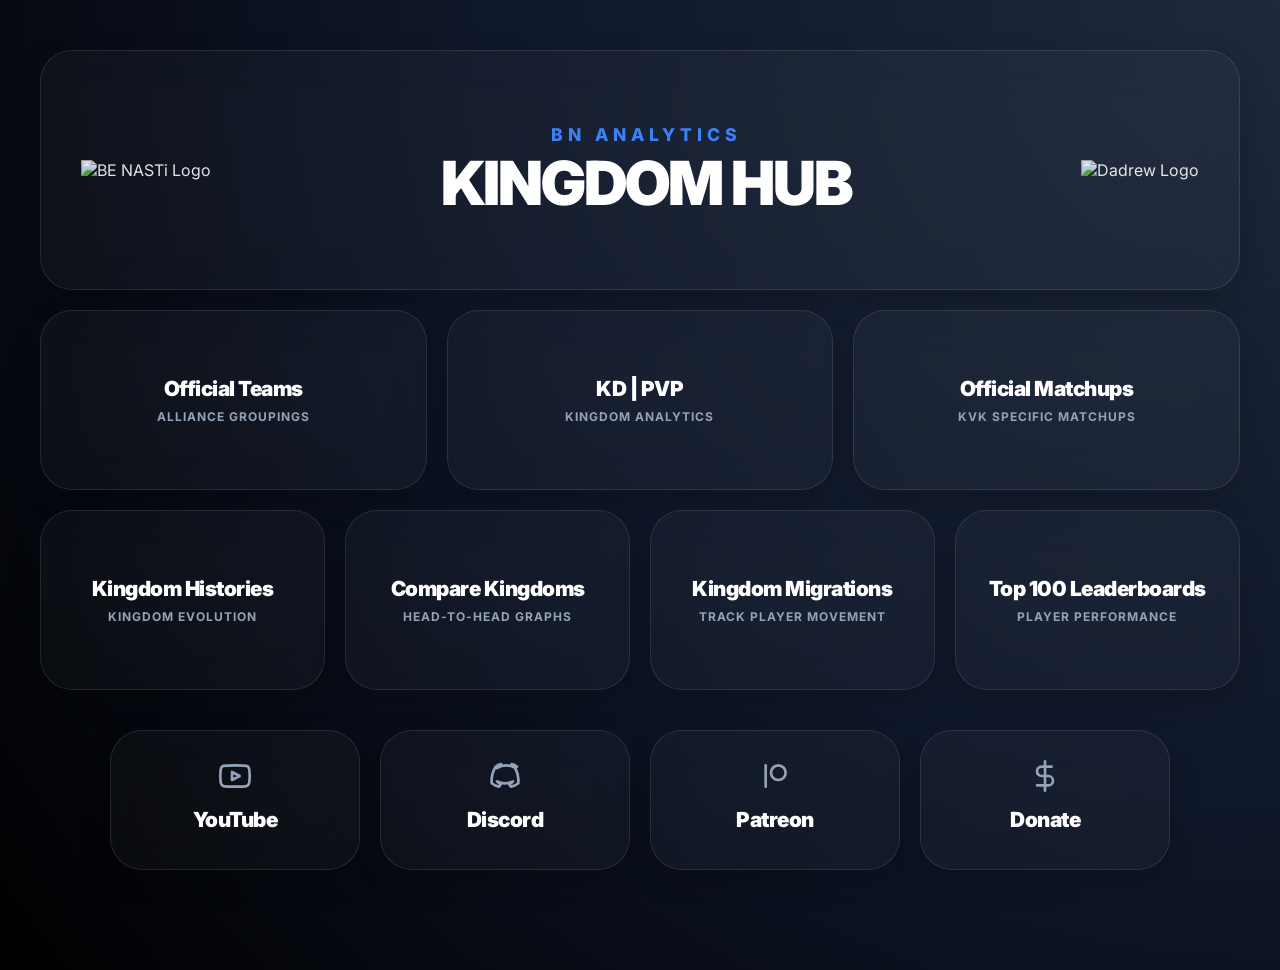
==== index.html @ fed55134 "Add files via upload" ====
<!DOCTYPE html>
<html lang="en">
<head>
    <meta charset="UTF-8">
    <meta name="viewport" content="width=device-width, initial-scale=1.0, maximum-scale=1.0, user-scalable=no">
    <title>BN Analytics | Hub</title>
    
    <!-- CSS Links -->
    <link rel="stylesheet" href="global.css">
    <link rel="stylesheet" href="mobile.css">
    
    <!-- Google Fonts -->
    <link href="https://fonts.googleapis.com/css2?family=Inter:wght@400;600;700;800;900&display=swap" rel="stylesheet">

    <style>
        /* --- BASE STYLES --- */
        body {
            font-family: 'Inter', sans-serif;
            background: var(--bg-gradient);
            color: var(--text);
            margin: 0;
            padding: 50px 20px 100px 20px; 
            min-height: 100vh;
            box-sizing: border-box;
            display: flex;
            flex-direction: column;
            align-items: center;
        }

        /* --- 12-COLUMN BENTO GRID SYSTEM --- */
        .bento-grid {
            display: grid;
            grid-template-columns: repeat(12, 1fr);
            gap: 20px;
            width: 100%;
            max-width: 1200px;
        }

        .bento-card {
            background: var(--glass);
            backdrop-filter: blur(20px);
            -webkit-backdrop-filter: blur(20px);
            border: 1px solid var(--glass-border);
            border-radius: 32px;
            padding: 40px 30px;
            text-decoration: none;
            display: flex;
            flex-direction: column;
            justify-content: center;
            align-items: center; 
            text-align: center;
            transition: all 0.4s cubic-bezier(0.175, 0.885, 0.32, 1.275);
            position: relative;
            overflow: hidden;
            box-shadow: 0 10px 30px rgba(0,0,0,0.2);
            min-height: 180px;
            box-sizing: border-box;
        }

        /* Bento Hover Glow Effect */
        .bento-card::before {
            content: ''; 
            position: absolute; 
            top: 0; 
            left: 0; 
            right: 0; 
            bottom: 0;
            background: radial-gradient(circle at top right, rgba(59, 130, 246, 0.1), transparent 70%);
            opacity: 0; 
            transition: 0.4s; 
            z-index: 0;
        }

        .bento-card:hover {
            transform: translateY(-5px);
            border-color: var(--primary);
            box-shadow: 0 15px 40px rgba(59, 130, 246, 0.15);
        }

        .bento-card:hover::before { 
            opacity: 1; 
        }

        /* Card Text Styling */
        .bento-card h2 { 
            color: white; 
            font-weight: 900; 
            margin: 0 0 8px 0; 
            font-size: 1.3rem; 
            letter-spacing: -0.5px; 
            z-index: 1; 
            position: relative; 
        }
        
        .bento-card p { 
            color: var(--muted); 
            margin: 0; 
            font-size: 0.75rem; 
            font-weight: 700; 
            text-transform: uppercase; 
            letter-spacing: 1px; 
            z-index: 1; 
            position: relative; 
        }

        /* Bento Spanning Rules */
        .span-full { grid-column: span 12; }
        .span-4 { grid-column: span 4; }
        .span-3 { grid-column: span 3; }

        /* ============================================================
           INTEGRATED TITLE BOX (LOGO LEFT - TEXT - LOGO RIGHT)
           ============================================================ */
        
        .card-header { 
            padding: 30px 40px !important; 
            cursor: default; 
            display: flex !important;
            flex-direction: row !important;
            align-items: center !important;
            justify-content: space-between !important;
            overflow: hidden !important;
            min-height: 240px !important;
            gap: 15px;
        }

        /* Logo Constraints */
        .header-logo {
            flex: 0 1 auto; 
            max-height: 180px; 
            width: auto;
            max-width: 25%;
            object-fit: contain;
            opacity: 0.9;
            transition: 0.4s ease;
            z-index: 1;
        }

        /* Middle Text Grouping */
        .title-text-group {
            flex: 1 1 auto; 
            min-width: 0; 
            z-index: 2;
            display: flex;
            flex-direction: column;
            align-items: center;
        }

        .card-header h1 { 
            font-size: clamp(1.6rem, 5vw, 3.8rem); 
            font-weight: 950; 
            margin: 0; 
            text-transform: uppercase; 
            letter-spacing: -2px; 
            color: white; 
            line-height: 1.1;
        }

        .card-header p { 
            color: var(--primary); 
            letter-spacing: 5px; 
            font-size: 1.1rem;
            margin: 0 0 5px 0;
            font-weight: 800;
        }

        /* --- SOCIAL BUTTONS --- */
        .social-row { 
            display: flex; 
            justify-content: center; 
            gap: 20px; 
            margin-top: 20px; 
        }
        
        .card-social { 
            flex: 1; 
            max-width: 250px; 
            min-height: 140px; 
            padding: 25px; 
        }
        
        .card-social svg { 
            width: 32px; 
            height: 32px; 
            margin-bottom: 15px; 
            fill: none; 
            stroke: var(--muted); 
            stroke-width: 2; 
            transition: 0.3s;
            stroke-linecap: round;
            stroke-linejoin: round;
            z-index: 1;
            position: relative;
        }
        
        /* Social Hover States */
        .social-yt:hover { border-color: #ff0000; box-shadow: 0 10px 30px rgba(255, 0, 0, 0.15); }
        .social-yt:hover svg { stroke: #ff0000; }
        
        .social-dc:hover { border-color: #5865F2; box-shadow: 0 10px 30px rgba(88, 101, 242, 0.15); }
        .social-dc:hover svg { stroke: #5865F2; }
        
        .social-pt:hover { border-color: #f96854; box-shadow: 0 10px 30px rgba(249, 104, 84, 0.15); }
        .social-pt:hover svg { stroke: #f96854; }
        
        .social-pp:hover { border-color: #0079C1; box-shadow: 0 10px 30px rgba(0, 121, 193, 0.15); }
        .social-pp:hover svg { stroke: #0079C1; }

        /* ============================================================
           RESPONSIVE OVERRIDES
           ============================================================ */

        /* Standard Mobile View (Portrait) */
        @media (max-width: 850px) {
            body { 
                padding: 30px 15px; 
            }

            .bento-grid {
                grid-template-columns: 1fr !important;
            }

            .span-4, .span-3, .span-full {
                grid-column: span 1 !important;
            }

            .card-header {
                min-height: 150px !important;
                padding: 20px 15px !important;
                gap: 10px !important;
            }

            .header-logo {
                max-height: 65px; 
                max-width: 25%;
            }

            .card-header h1 {
                font-size: clamp(1.3rem, 6vw, 1.8rem) !important;
                letter-spacing: -1px;
            }

            .card-header p {
                font-size: 0.65rem !important;
                letter-spacing: 2px;
            }
        }

        /* Sideways / Short Screen Landscape Fix */
        @media (max-height: 550px) and (orientation: landscape) {
            body {
                padding: 20px 10px !important;
            }

            /* Force 1 column even in landscape to ensure stacked layout */
            .bento-grid {
                grid-template-columns: 1fr !important;
                max-width: 600px;
            }

            .span-4, .span-3, .span-full {
                grid-column: span 1 !important;
            }

            .card-header {
                min-height: 110px !important;
                padding: 10px 20px !important;
            }

            .header-logo {
                max-height: 60px;
            }

            .card-header h1 { 
                font-size: 1.5rem !important; 
            }

            .bento-card {
                min-height: 100px !important;
                padding: 15px !important;
                border-radius: 20px;
            }

            .social-row {
                flex-direction: row;
                flex-wrap: wrap;
            }

            .card-social {
                min-height: 100px !important;
                max-width: none;
                flex: 1 1 40%;
            }
        }
    </style>
</head>
<body>

    <div class="bento-grid">
        
        <!-- TOP BRANDING BOX (Stays at the top, full width) -->
        <div class="bento-card card-header span-full">
            <!-- Left Branding: BE NASTi Guy -->
            <img src="https://raw.githubusercontent.com/Mrtrew97/BN-Website/main/BE%20NASTi%20Guy.png" 
                 alt="BE NASTi Logo" 
                 class="header-logo">
            
            <!-- Title Content -->
            <div class="title-text-group">
                <p>BN ANALYTICS</p>
                <h1>Kingdom Hub</h1>
            </div>

            <!-- Right Branding: Dadrew Logo -->
            <img src="https://raw.githubusercontent.com/Mrtrew97/BN-Website/main/dadrew%20logo.png" 
                 alt="Dadrew Logo" 
                 class="header-logo">
        </div>

        <!-- MAIN NAVIGATION LINKS (Stacked 1 per row on mobile/landscape) -->
        <a href="Teams.html" class="bento-card span-4">
            <h2>Official Teams</h2>
            <p>Alliance Groupings</p>
        </a>

        <a href="KDPVP.html" class="bento-card span-4">
            <h2>KD | PVP</h2>
            <p>Kingdom Analytics</p>
        </a>

        <a href="Matchups.html" class="bento-card span-4">
            <h2>Official Matchups</h2>
            <p>KvK Specific Matchups</p>
        </a>

        <a href="HistoricalPercents.html" class="bento-card span-3">
            <h2>Kingdom Histories</h2>
            <p>Kingdom Evolution</p>
        </a>

        <a href="CompareKingdoms.html" class="bento-card span-3">
            <h2>Compare Kingdoms</h2>
            <p>Head-to-Head Graphs</p>
        </a>

        <a href="KingdomMigrations.html" class="bento-card span-3">
            <h2>Kingdom Migrations</h2>
            <p>Track Player Movement</p>
        </a>

        <a href="PlayerRankings.html" class="bento-card span-3">
            <h2>Top 100 Leaderboards</h2>
            <p>Player Performance</p>
        </a>

        <!-- SOCIAL LINKS ROW -->
        <div class="social-row span-full">
            <a href="https://www.youtube.com/@BOSSNASTi" class="bento-card card-social social-yt" target="_blank">
                <svg viewBox="0 0 24 24">
                    <path d="M22.54 6.42a2.78 2.78 0 0 0-1.94-2C18.88 4 12 4 12 4s-6.88 0-8.6.42a2.78 2.78 0 0 0-1.94 2C1 8.17 1 12 1 12s0 3.83.46 5.58a2.78 2.78 0 0 0 1.94 2C5.12 20 12 20 12 20s6.88 0 8.6-.42a2.78 2.78 0 0 0 1.94-2C23 15.83 23 12 23 12s0-3.83-.46-5.58z"></path>
                    <polygon points="9.75 15.02 15.5 12 9.75 8.98 9.75 15.02"></polygon>
                </svg>
                <h2>YouTube</h2>
            </a>
            
            <a href="https://discord.com/invite/PvwaQfPkaW" class="bento-card card-social social-dc" target="_blank">
                <svg viewBox="0 0 24 24">
                    <path d="M21 5c-1.8-1.5-4-2-4-2l-.5 1c2.5.8 3.5 2 3.5 2-2-1.2-4.5-2-7-2s-5 .8-7 2c0 0 1-1.2 3.5-2l-.5-1s-2.2.5-4 2c-3.5 5.5-3 12.5-3 12.5 2.5 2 5.5 2.5 5.5 2.5l1.5-2c-2-.5-3-2-3-2s.2.2.5.3c1.5.8 3.5 1.2 5.5 1.2s4-.4 5.5-1.2c.3-.1.5-.3.5-.3s-1 1.5-3 2l1.5 2s3-.5 5.5-2.5c0 0 .5-7-3-12.5z"></path>
                </svg>
                <h2>Discord</h2>
            </a>
            
            <a href="https://www.patreon.com/u68144994" class="bento-card card-social social-pt" target="_blank">
                <svg viewBox="0 0 24 24">
                    <circle cx="14.5" cy="9.5" r="5.5"></circle>
                    <line x1="5" y1="4" x2="5" y2="20"></line>
                </svg>
                <h2>Patreon</h2>
            </a>
            
            <a href="https://www.paypal.com/paypalme/bossnasti" class="bento-card card-social social-pp" target="_blank">
                <svg viewBox="0 0 24 24">
                    <line x1="12" y1="1" x2="12" y2="23"></line>
                    <path d="M17 5H9.5a3.5 3.5 0 0 0 0 7h5a3.5 3.5 0 0 1 0 7H6"></path>
                </svg>
                <h2>Donate</h2>
            </a>
        </div>
    </div>

</body>
</html>
---- global.css ----
/* --- SHARED VARIABLES --- */
:root {
    --primary: #3b82f6; 
    --primary-glow: rgba(59, 130, 246, 0.5);
    --bg-gradient: radial-gradient(circle at top right, #1e293b, #0f172a, #000);
    --glass: rgba(255, 255, 255, 0.03);
    --glass-border: rgba(255, 255, 255, 0.1);
    --text: #f8fafc;
    --muted: #94a3b8;
}

/* --- UNIFIED HOME BUTTON --- */
.home-link {
    position: fixed; left: 20px; top: 20px; z-index: 1001;
    background: var(--glass); backdrop-filter: blur(15px);
    border: 1px solid var(--glass-border); color: white;
    padding: 12px 20px; border-radius: 12px;
    text-decoration: none; font-weight: 800; font-size: 0.75rem;
    text-transform: uppercase; transition: 0.3s cubic-bezier(0.4, 0, 0.2, 1);
    box-shadow: 0 4px 15px rgba(0,0,0,0.3);
}
.home-link:hover {
    background: var(--primary);
    border-color: var(--primary);
    transform: translateY(-2px);
    box-shadow: 0 0 20px var(--primary-glow);
}

/* --- UNIFIED ADMIN MODAL --- */
#authModal {
    display:none; position:fixed; inset:0; background:rgba(0,0,0,0.85);
    backdrop-filter: blur(20px); align-items:center; justify-content:center; z-index:2000;
}
.modal-content {
    background: rgba(30, 41, 59, 0.7); border: 1px solid var(--glass-border);
    padding: 40px; border-radius: 30px; width: 340px; text-align: center;
    box-shadow: 0 0 50px rgba(0,0,0,0.5);
}
.modal-content h2 { 
    font-weight: 900; letter-spacing: -1px; margin-top: 0; color: white; 
    text-transform: uppercase; margin-bottom: 25px;
}
.modal-input {
    width: 100%; background: rgba(0,0,0,0.3); border: 1px solid var(--glass-border);
    padding: 14px; border-radius: 12px; color: white; margin-bottom: 12px;
    box-sizing: border-box; outline: none; font-weight: 600;
}
.modal-input:focus { border-color: var(--primary); }

/* --- UNIFIED SORT BAR --- */
.sort-bar, .sort-row {
    display: flex; gap: 10px; flex-wrap: wrap; justify-content: center;
    padding: 20px 0; border-top: 1px solid var(--glass-border);
    margin-top: 20px;
}
.sort-btn {
    background: var(--glass); border: 1px solid var(--glass-border);
    color: var(--muted); padding: 10px 18px; border-radius: 30px;
    font-size: 0.7rem; font-weight: 800; cursor: pointer;
    text-transform: uppercase; transition: 0.3s;
}
.sort-btn:hover { background: rgba(255,255,255,0.08); color: white; }
.sort-btn.active {
    background: var(--primary); color: white; border-color: var(--primary);
    box-shadow: 0 0 15px var(--primary-glow);
}
.search-input:focus {
    border-color: var(--primary);
    box-shadow: 0 0 15px var(--primary-glow);
}
/* --- DROPDOWN & SELECT STYLING --- */
select {
    background-color: #0f172a !important; /* Deep Navy/Black */
    color: #f8fafc !important; /* Bright White Text */
    border: 1px solid var(--glass-border) !important;
    border-radius: 12px;
    padding: 10px 15px;
    cursor: pointer;
    outline: none;
    font-weight: 600;
    transition: all 0.3s ease;
}

/* This targets the actual list that opens up */
select option {
    background-color: #0f172a; /* Dark background for the list */
    color: #ffffff; /* White text for choices */
    padding: 10px;
}

/* Hover effect for the menu */
select:hover {
    border-color: var(--primary) !important;
    background-color: #1e293b !important; /* Slightly lighter slate on hover */
}

/* Focus effect when the menu is open */
select:focus {
    border-color: var(--primary) !important;
    box-shadow: 0 0 15px var(--primary-glow);
}


/* --- REUSABLE PAGE TITLE --- */
.page-title-main {
    font-size: 3.2rem;
    font-weight: 900;
    text-transform: uppercase;
    letter-spacing: -1px;
    background: linear-gradient(to bottom, #ffffff, #94a3b8);
    -webkit-background-clip: text;
    -webkit-text-fill-color: transparent;
    margin: 0;
    text-shadow: 0 0 30px rgba(59, 130, 246, 0.2);
}

/* --- EXPANDABLE TROOP ROW --- */
.troop-row-container {
    max-height: 0;
    overflow: hidden;
    transition: max-height 0.4s cubic-bezier(0.4, 0, 0.2, 1);
    opacity: 0;
}

.troop-row-container.open {
    max-height: 100px;
    opacity: 1;
    margin-top: 5px;
}

.toggle-trigger {
    width: 100%;
    display: flex;
    justify-content: center;
    cursor: pointer;
    padding-top: 5px;
    color: var(--muted);
    transition: 0.3s;
}

.toggle-trigger:hover { color: var(--primary); }

.toggle-trigger svg {
    width: 20px;
    height: 20px;
    transition: transform 0.3s;
}

.toggle-trigger.open svg { transform: rotate(180deg); }
---- mobile.css ----
/* --- BN ANALYTICS LIGHT MOBILE PATCH --- */

@media (max-width: 850px) {
    /* 1. Stack and Center All Headers & Search Bars */
    .header-top-row, 
    .nav-container, 
    .selectors-row, 
    .tools-glass-row, 
    .tools-glass-bar,
    .search-row, 
    .mode-toggle-container,
    .social-row {
        display: flex !important;
        flex-direction: column !important;
        align-items: center !important;
        justify-content: center !important;
        text-align: center !important;
        gap: 15px !important;
    }

    .nav-side-box, .search-center-box, .nav-side-box.right, .search-wrapper {
        width: 100% !important;
        justify-content: center !important;
        display: flex !important;
    }

    /* 2. Responsive Scaling for Titles */
    .page-title-main {
        font-size: 2rem !important;
        text-align: center !important;
        line-height: 1.1;
    }

    /* 3. Button Adjustments */
    .btn, .mode-btn {
        width: 80% !important;
        max-width: 300px;
    }

    /* 4. Natural Table Scrolling */
    /* This allows users to swipe the table without it breaking the layout */
    .table-wrapper {
        overflow-x: auto !important;
        -webkit-overflow-scrolling: touch;
        margin-bottom: 20px;
    }

    table {
        min-width: 1200px !important; /* Forces the table to stay wide so text doesn't wrap */
    }

    /* 5. Card Grids (KDPVP / Migrations) */
    #cardGrid, .podium-container {
        grid-template-columns: 1fr !important;
    }

    /* 6. Bento Grid (Index) */
    .bento-grid {
        grid-template-columns: 1fr !important;
    }
    .span-4, .span-3, .span-full {
        grid-column: span 1 !important;
    }
}

/* --- LANDSCAPE LOGO FIX --- */
/* Balanced look for sideways phones */
@media (max-height: 500px) and (orientation: landscape) {
    .brand-logo {
        width: 120px !important;   /* Increased from 50px to 120px */
        bottom: 15px !important;   /* Slightly off the very edge */
        opacity: 0.5 !important;   /* Increased from 0.15 to 0.5 for visibility */
        z-index: 5 !important;      /* Keep them visible but safe */
        pointer-events: none;      /* Clicks pass through to buttons */
    }

    /* Pull them tighter into the corners to leave the center buttons clear */
    .logo-right {
        right: 15px !important;
    }
    .logo-left {
        left: 15px !important;
    }

    /* Make the Hub buttons slightly more compact sideways so you can see more links at once */
    .bento-card {
        padding: 20px !important;
        min-height: 110px !important;
    }
    
    .card-header {
        padding: 15px 30px !important;
    }

    .card-header h1 {
        font-size: 2rem !important;
    }
}

@media (max-width: 900px) and (orientation: landscape) {
    .bento-grid {
        grid-template-columns: 1fr 1fr !important; /* Show 2 columns instead of 1 when sideways */
    }
}
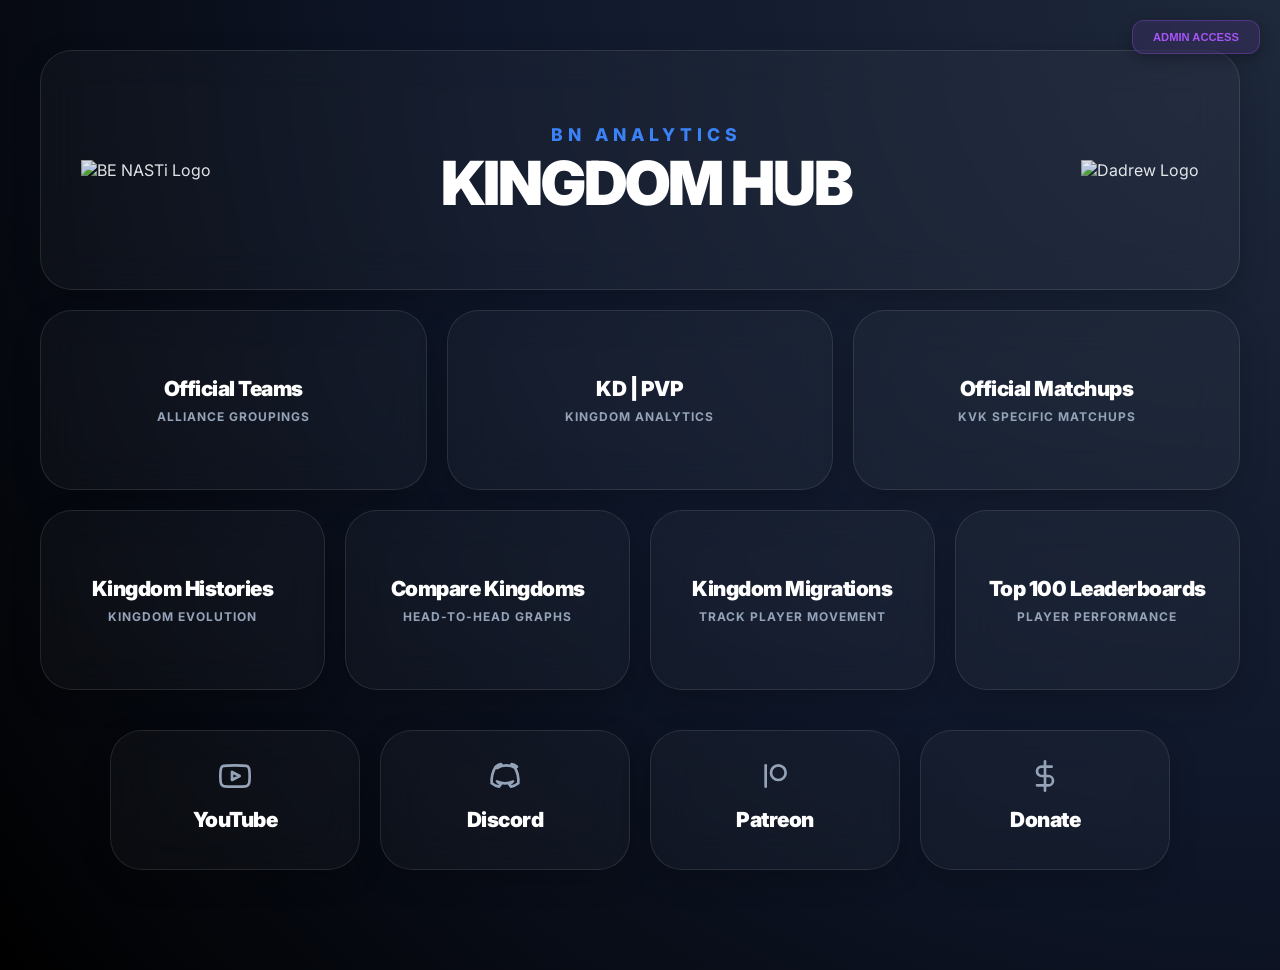
==== commit 5d1f37b0: "Add files via upload" ====
--- a/index.html
+++ b/index.html
@@ -1,6 +1,7 @@
 <!DOCTYPE html>
 <html lang="en">
 <head>
+    <link rel="icon" type="image/png" href="https://raw.githubusercontent.com/Mrtrew97/BN-Website/main/favicon.png">
     <meta charset="UTF-8">
     <meta name="viewport" content="width=device-width, initial-scale=1.0, maximum-scale=1.0, user-scalable=no">
     <title>BN Analytics | Hub</title>
@@ -8,6 +9,9 @@
     <!-- CSS Links -->
     <link rel="stylesheet" href="global.css">
     <link rel="stylesheet" href="mobile.css">
+    
+    <!-- Supabase & Dependencies -->
+    <script src="https://cdn.jsdelivr.net/npm/@supabase/supabase-js@2"></script>
     
     <!-- Google Fonts -->
     <link href="https://fonts.googleapis.com/css2?family=Inter:wght@400;600;700;800;900&display=swap" rel="stylesheet">
@@ -57,14 +61,10 @@
             box-sizing: border-box;
         }
 
-        /* Bento Hover Glow Effect */
         .bento-card::before {
             content: ''; 
             position: absolute; 
-            top: 0; 
-            left: 0; 
-            right: 0; 
-            bottom: 0;
+            top: 0; left: 0; right: 0; bottom: 0;
             background: radial-gradient(circle at top right, rgba(59, 130, 246, 0.1), transparent 70%);
             opacity: 0; 
             transition: 0.4s; 
@@ -76,12 +76,10 @@
             border-color: var(--primary);
             box-shadow: 0 15px 40px rgba(59, 130, 246, 0.15);
         }
-
         .bento-card:hover::before { 
             opacity: 1; 
         }
 
-        /* Card Text Styling */
         .bento-card h2 { 
             color: white; 
             font-weight: 900; 
@@ -103,7 +101,6 @@
             position: relative; 
         }
 
-        /* Bento Spanning Rules */
         .span-full { grid-column: span 12; }
         .span-4 { grid-column: span 4; }
         .span-3 { grid-column: span 3; }
@@ -124,7 +121,6 @@
             gap: 15px;
         }
 
-        /* Logo Constraints */
         .header-logo {
             flex: 0 1 auto; 
             max-height: 180px; 
@@ -136,7 +132,6 @@
             z-index: 1;
         }
 
-        /* Middle Text Grouping */
         .title-text-group {
             flex: 1 1 auto; 
             min-width: 0; 
@@ -162,6 +157,32 @@
             font-size: 1.1rem;
             margin: 0 0 5px 0;
             font-weight: 800;
+        }
+
+        /* --- ADMIN TRIGGER BUTTON --- */
+        .admin-trigger {
+            position: fixed;
+            top: 20px;
+            right: 20px;
+            z-index: 1000;
+            background: rgba(168, 85, 247, 0.1);
+            border: 1px solid rgba(168, 85, 247, 0.3);
+            color: #a855f7;
+            padding: 10px 20px;
+            border-radius: 12px;
+            font-weight: 900;
+            font-size: 0.7rem;
+            text-transform: uppercase;
+            cursor: pointer;
+            backdrop-filter: blur(10px);
+            transition: 0.3s;
+            box-shadow: 0 4px 15px rgba(0,0,0,0.3);
+        }
+
+        .admin-trigger:hover {
+            background: #a855f7;
+            color: white;
+            box-shadow: 0 0 20px rgba(168, 85, 247, 0.4);
         }
 
         /* --- SOCIAL BUTTONS --- */
@@ -193,7 +214,6 @@
             position: relative;
         }
         
-        /* Social Hover States */
         .social-yt:hover { border-color: #ff0000; box-shadow: 0 10px 30px rgba(255, 0, 0, 0.15); }
         .social-yt:hover svg { stroke: #ff0000; }
         
@@ -244,6 +264,15 @@
                 font-size: 0.65rem !important;
                 letter-spacing: 2px;
             }
+
+            .admin-trigger {
+                right: 50%;
+                transform: translateX(50%);
+                top: auto;
+                bottom: 20px;
+                width: 80%;
+                text-align: center;
+            }
         }
 
         /* Sideways / Short Screen Landscape Fix */
@@ -252,10 +281,11 @@
                 padding: 20px 10px !important;
             }
 
-            /* Force 1 column even in landscape to ensure stacked layout */
+            /* Force 1 column even in landscape to ensure Title Box stays full width and buttons stack */
             .bento-grid {
                 grid-template-columns: 1fr !important;
                 max-width: 600px;
+                width: 100%;
             }
 
             .span-4, .span-3, .span-full {
@@ -265,6 +295,7 @@
             .card-header {
                 min-height: 110px !important;
                 padding: 10px 20px !important;
+                width: 100% !important;
             }
 
             .header-logo {
@@ -279,11 +310,13 @@
                 min-height: 100px !important;
                 padding: 15px !important;
                 border-radius: 20px;
+                width: 100%;
             }
 
             .social-row {
                 flex-direction: row;
                 flex-wrap: wrap;
+                width: 100%;
             }
 
             .card-social {
@@ -296,9 +329,12 @@
 </head>
 <body>
 
+    <!-- ADMIN ACCESS BUTTON -->
+    <button class="admin-trigger" onclick="checkAdminStatus()">Admin Access</button>
+
     <div class="bento-grid">
         
-        <!-- TOP BRANDING BOX (Stays at the top, full width) -->
+        <!-- TOP BRANDING BOX -->
         <div class="bento-card card-header span-full">
             <!-- Left Branding: BE NASTi Guy -->
             <img src="https://raw.githubusercontent.com/Mrtrew97/BN-Website/main/BE%20NASTi%20Guy.png" 
@@ -317,7 +353,7 @@
                  class="header-logo">
         </div>
 
-        <!-- MAIN NAVIGATION LINKS (Stacked 1 per row on mobile/landscape) -->
+        <!-- MAIN NAVIGATION LINKS -->
         <a href="Teams.html" class="bento-card span-4">
             <h2>Official Teams</h2>
             <p>Alliance Groupings</p>
@@ -371,7 +407,7 @@
             </a>
             
             <a href="https://www.patreon.com/u68144994" class="bento-card card-social social-pt" target="_blank">
-                <svg viewBox="0 0 24 24">
+                <svg viewBox="0 0 24 24" fill="none" stroke="currentColor" stroke-width="2" stroke-linecap="round" stroke-linejoin="round">
                     <circle cx="14.5" cy="9.5" r="5.5"></circle>
                     <line x1="5" y1="4" x2="5" y2="20"></line>
                 </svg>
@@ -388,5 +424,65 @@
         </div>
     </div>
 
+    <!-- UNIFIED LOGIN MODAL -->
+    <div id="authModal">
+        <div class="modal-content">
+            <h2>Admin Access</h2>
+            <input type="email" id="email" class="modal-input" placeholder="Admin Email">
+            <input type="password" id="pass" class="modal-input" placeholder="Password">
+            <div id="loginError" style="color: #ef4444; font-size: 0.7rem; font-weight: 800; margin-bottom: 15px; display: none;"></div>
+            <button class="sort-btn active" style="width:100%; padding: 15px;" onclick="login()">Authorize Hub</button>
+            <button class="sort-btn" style="width:100%; margin-top:10px; background:transparent;" onclick="toggleModal(false)">Cancel</button>
+        </div>
+    </div>
+
+    <script>
+        // --- SUPABASE CONFIG ---
+        const SUPABASE_URL = "https://rdymqphlkjzvkmtrizqc.supabase.co";
+        const SUPABASE_ANON_KEY = "eyJhbGciOiJIUzI1NiIsInR5cCI6IkpXVCJ9.eyJpc3MiOiJzdXBhYmFzZSIsInJlZiI6InJkeW1xcGhsa2p6dmttdHJpenFjIiwicm9sZSI6ImFub24iLCJpYXQiOjE3NzQyOTk2MTIsImV4cCI6MjA4OTg3NTYxMn0.RG7KkgDihX9nFQ9IR8YEIQ9r8ghTYv4Zf0IyjZ6kOXU";
+        const supabaseClient = supabase.createClient(SUPABASE_URL, SUPABASE_ANON_KEY);
+
+        /**
+         * Checks if a user is already logged in.
+         * Redirects to Admin.html if yes, otherwise opens modal.
+         */
+        async function checkAdminStatus() {
+            const { data: { session } } = await supabaseClient.auth.getSession();
+            if (session) {
+                window.location.href = 'Admin.html';
+            } else {
+                toggleModal(true);
+            }
+        }
+
+        /**
+         * Handles Supabase authentication
+         */
+        async function login() {
+            const email = document.getElementById('email').value;
+            const password = document.getElementById('pass').value;
+            const errorDiv = document.getElementById('loginError');
+
+            const { error } = await supabaseClient.auth.signInWithPassword({ 
+                email: email, 
+                password: password 
+            });
+            
+            if (error) {
+                errorDiv.innerText = error.message;
+                errorDiv.style.display = 'block';
+            } else {
+                window.location.href = 'Admin.html';
+            }
+        }
+
+        /**
+         * Toggles the visibility of the login modal
+         */
+        function toggleModal(show) {
+            document.getElementById('authModal').style.display = show ? 'flex' : 'none';
+        }
+    </script>
+
 </body>
 </html>
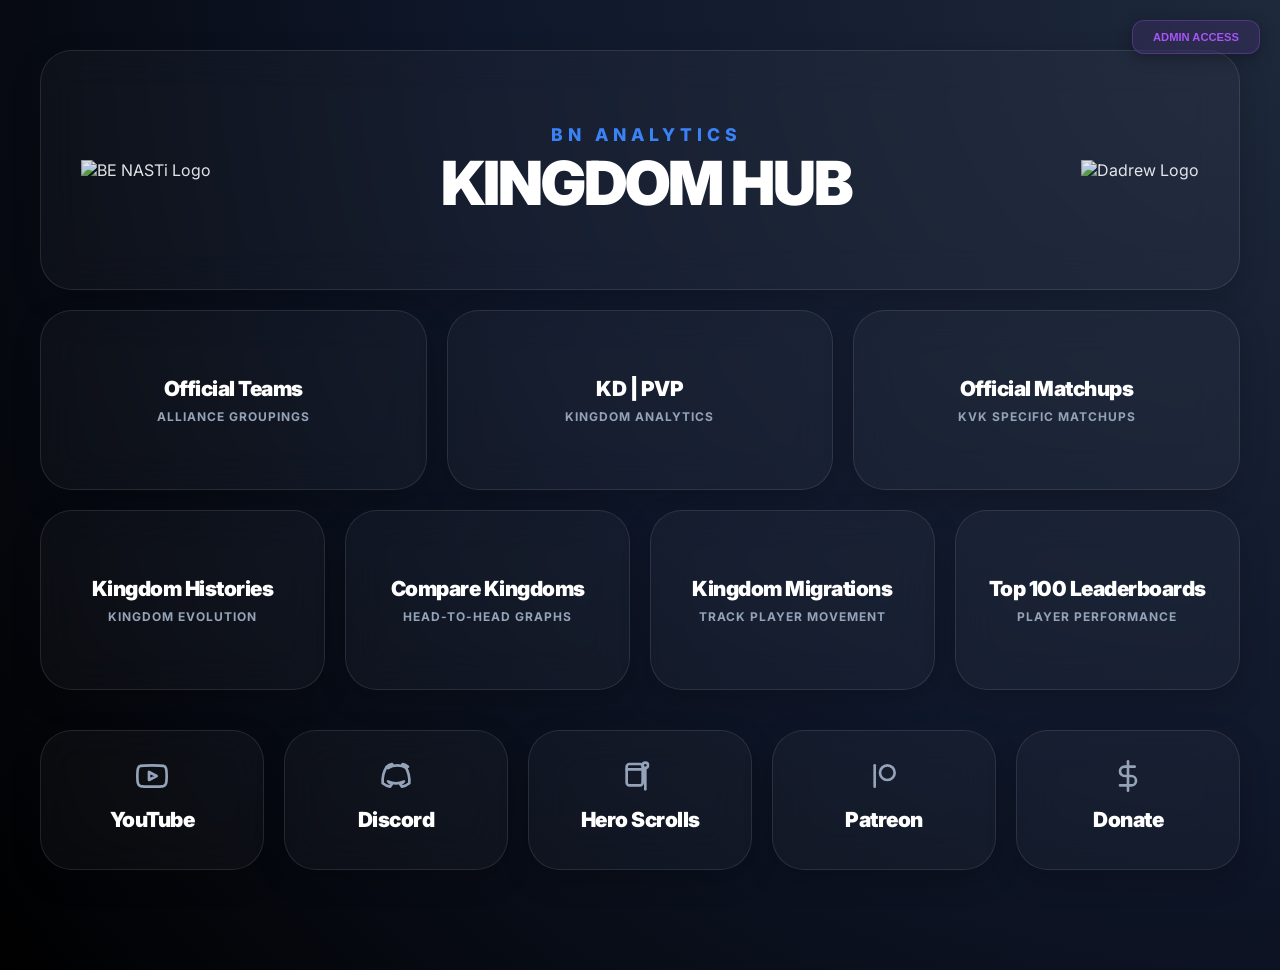
==== commit 6702d76a: "Add Hero Scrolls button and update styles Added a new social button for Hero Scrolls and adjusted st" ====
--- a/index.html
+++ b/index.html
@@ -191,6 +191,7 @@
             justify-content: center; 
             gap: 20px; 
             margin-top: 20px; 
+            width: 100%;
         }
         
         .card-social { 
@@ -220,6 +221,9 @@
         .social-dc:hover { border-color: #5865F2; box-shadow: 0 10px 30px rgba(88, 101, 242, 0.15); }
         .social-dc:hover svg { stroke: #5865F2; }
         
+        .social-hs:hover { border-color: #c084fc; box-shadow: 0 10px 30px rgba(192, 132, 252, 0.15); }
+        .social-hs:hover svg { stroke: #c084fc; }
+
         .social-pt:hover { border-color: #f96854; box-shadow: 0 10px 30px rgba(249, 104, 84, 0.15); }
         .social-pt:hover svg { stroke: #f96854; }
         
@@ -273,6 +277,16 @@
                 width: 80%;
                 text-align: center;
             }
+
+            .social-row {
+                flex-direction: column !important;
+                align-items: center !important;
+            }
+
+            .card-social {
+                max-width: 80% !important;
+                width: 80% !important;
+            }
         }
 
         /* Sideways / Short Screen Landscape Fix */
@@ -281,7 +295,6 @@
                 padding: 20px 10px !important;
             }
 
-            /* Force 1 column even in landscape to ensure Title Box stays full width and buttons stack */
             .bento-grid {
                 grid-template-columns: 1fr !important;
                 max-width: 600px;
@@ -317,12 +330,13 @@
                 flex-direction: row;
                 flex-wrap: wrap;
                 width: 100%;
+                gap: 10px;
             }
 
             .card-social {
                 min-height: 100px !important;
                 max-width: none;
-                flex: 1 1 40%;
+                flex: 1 1 18%; /* Fits all 5 better in landscape */
             }
         }
     </style>
@@ -404,6 +418,19 @@
                     <path d="M21 5c-1.8-1.5-4-2-4-2l-.5 1c2.5.8 3.5 2 3.5 2-2-1.2-4.5-2-7-2s-5 .8-7 2c0 0 1-1.2 3.5-2l-.5-1s-2.2.5-4 2c-3.5 5.5-3 12.5-3 12.5 2.5 2 5.5 2.5 5.5 2.5l1.5-2c-2-.5-3-2-3-2s.2.2.5.3c1.5.8 3.5 1.2 5.5 1.2s4-.4 5.5-1.2c.3-.1.5-.3.5-.3s-1 1.5-3 2l1.5 2s3-.5 5.5-2.5c0 0 .5-7-3-12.5z"></path>
                 </svg>
                 <h2>Discord</h2>
+            </a>
+
+            <!-- NEW HERO SCROLLS BUTTON -->
+            <a href="https://discord.com/invite/heroscrolls" class="bento-card card-social social-hs" target="_blank">
+                <svg viewBox="0 0 24 24">
+                    <!-- Mage Staff -->
+                    <path d="M16 22L16 6"></path>
+                    <circle cx="16" cy="4" r="2"></circle>
+                    <!-- Scroll -->
+                    <path d="M4 19h8c1 0 2-1 2-2V5c0-1-1-2-2-2H4c-1 0-2 1-2 2v12c0 1 1 2 2 2z"></path>
+                    <path d="M2 7h12"></path>
+                </svg>
+                <h2>Hero Scrolls</h2>
             </a>
             
             <a href="https://www.patreon.com/u68144994" class="bento-card card-social social-pt" target="_blank">
@@ -485,4 +512,4 @@
     </script>
 
 </body>
-</html>+</html>
--- a/global.css
+++ b/global.css
@@ -147,3 +147,81 @@
 }
 
 .toggle-trigger.open svg { transform: rotate(180deg); }
+
+/* This makes the container a scrollable window */
+.table-wrapper {
+    width: 100%;
+    overflow-x: auto;
+    overflow-y: hidden;
+    /* This makes scrolling smooth on iPhones */
+    -webkit-overflow-scrolling: touch; 
+    margin-bottom: 20px;
+    border-radius: 15px; /* Matches your card style */
+}
+
+/* This prevents the table from shrinking too small to read */
+table {
+    min-width: 800px; /* Adjust this based on how much data you have */
+    border-collapse: collapse;
+}
+
+
+/* --- STICKY COLUMN LOGIC --- */
+
+/* Kingdom ID Column (The first one) */
+.sticky-col-kd {
+    position: sticky !important;
+    left: 0;
+    z-index: 20; /* High enough to stay above normal rows */
+    background: #0f172a !important; /* Must be solid color, not transparent */
+    width: 80px; /* Fixed width ensures the next column lines up */
+    min-width: 80px;
+}
+/* --- CLEAN STICKY COLUMNS --- */
+
+/* 1. The Kingdom ID Column */
+.sticky-col-kd {
+    position: sticky !important;
+    left: 0;
+    z-index: 30; 
+    background-color: #0f172a !important; /* Solid dark color to hide sliding numbers */
+    width: 70px;
+    min-width: 70px;
+    border-right: 1px solid var(--glass-border) !important;
+}
+
+/* 2. The Alliance Column */
+.sticky-col-ally {
+    position: sticky !important;
+    left: 70px; /* Must match width of KD column */
+    z-index: 30;
+    background-color: #0f172a !important; /* Solid dark color */
+    width: 180px;
+    min-width: 180px;
+    border-right: 1px solid var(--primary) !important; /* A thin divider line */
+    text-align: left !important;
+    padding-left: 10px !important;
+}
+
+/* 3. Ensure Headers stay on top */
+th.sticky-col-kd, th.sticky-col-ally {
+    z-index: 31;
+    background-color: #1e293b !important; /* Slightly lighter for the header row */
+}
+
+/* 4. Fix the "Look": Remove any weird blue highlights or default borders */
+.sticky-col-kd, .sticky-col-ally {
+    box-shadow: none !important;
+    outline: none !important;
+}
+
+/* 5. The "Labels" for Total A/B in special rows */
+.sticky-special-label {
+    position: sticky !important;
+    left: 0;
+    z-index: 30;
+    background-color: inherit; /* Inherit the row's special color (purple/blue) */
+    text-align: left !important;
+    padding-left: 15px !important;
+    font-weight: 900;
+}
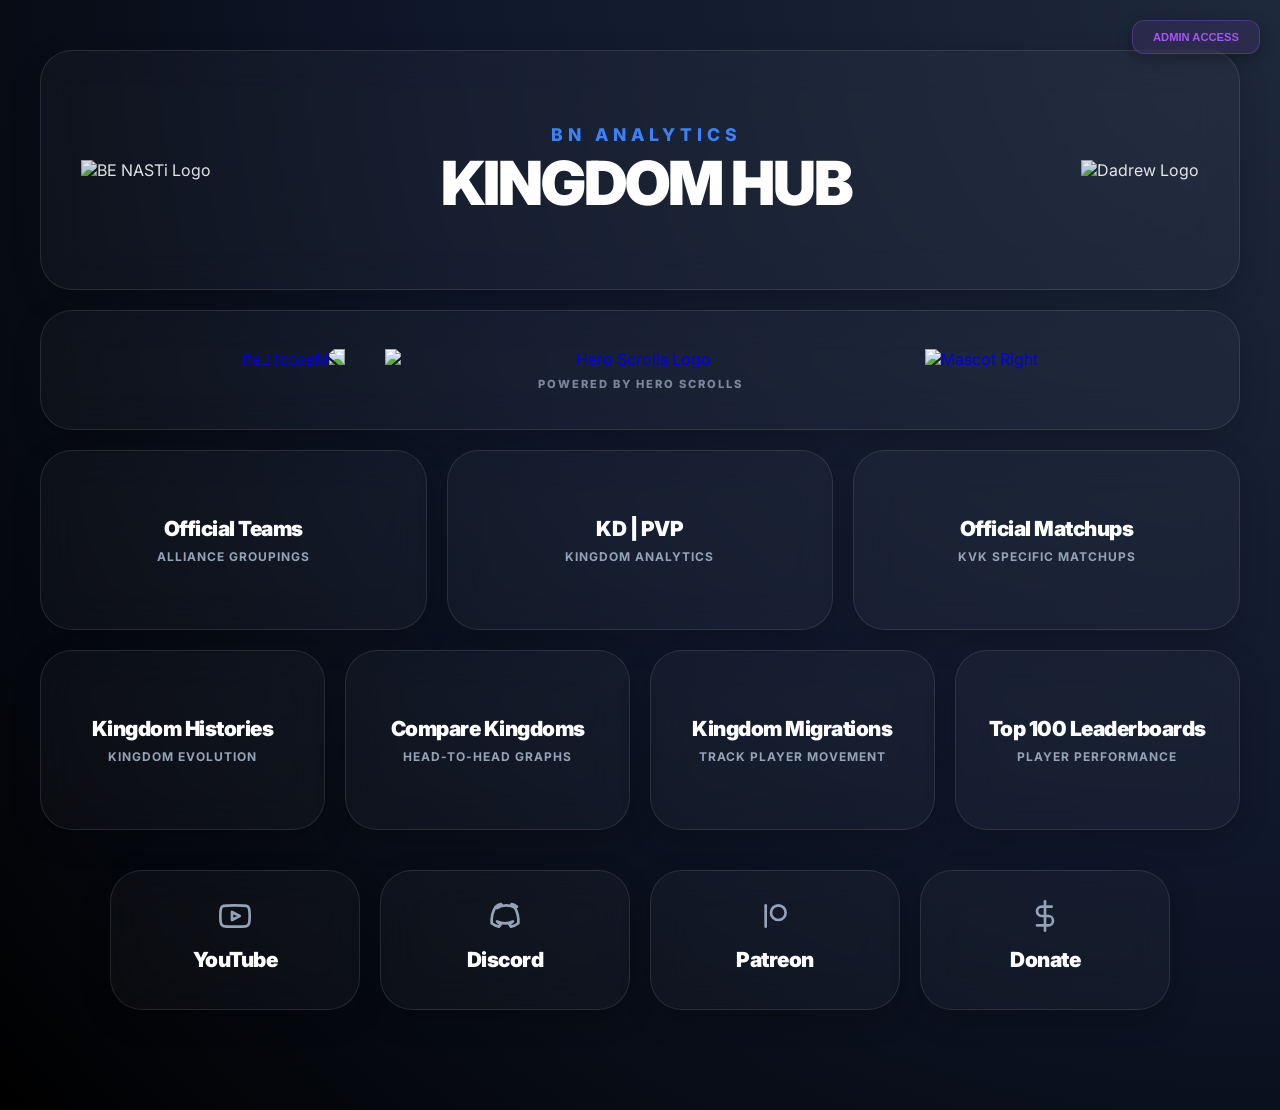
==== commit ca5c875a: "Implement hero scrolls banner with styles Added styles and HTML structure for a hero banner section." ====
--- a/index.html
+++ b/index.html
@@ -159,6 +159,52 @@
             font-weight: 800;
         }
 
+        /* --- HERO SCROLLS BANNER STYLES --- */
+        .hs-banner {
+            min-height: 120px !important;
+            padding: 15px 40px !important;
+            display: flex;
+            flex-direction: column;
+            justify-content: center;
+            align-items: center;
+        }
+
+        .hs-banner-content {
+            display: flex;
+            align-items: center;
+            justify-content: center;
+            gap: 40px;
+            width: 100%;
+        }
+
+        .hs-logo {
+            flex: 1; 
+            max-height: 130px;
+            width: auto;
+            max-width: 500px;
+            object-fit: contain;
+        }
+
+        .hs-mascot {
+            max-height: 140px;
+            width: auto;
+            flex: 0 0 auto;
+        }
+
+        .hs-mascot-left {
+            transform: scaleX(-1);
+        }
+
+        .hs-powered-text {
+            color: var(--muted) !important;
+            font-weight: 800 !important;
+            letter-spacing: 2px !important;
+            font-size: 0.7rem !important;
+            margin-top: 8px !important;
+            text-transform: uppercase;
+            opacity: 0.8;
+        }
+
         /* --- ADMIN TRIGGER BUTTON --- */
         .admin-trigger {
             position: fixed;
@@ -221,9 +267,6 @@
         .social-dc:hover { border-color: #5865F2; box-shadow: 0 10px 30px rgba(88, 101, 242, 0.15); }
         .social-dc:hover svg { stroke: #5865F2; }
         
-        .social-hs:hover { border-color: #c084fc; box-shadow: 0 10px 30px rgba(192, 132, 252, 0.15); }
-        .social-hs:hover svg { stroke: #c084fc; }
-
         .social-pt:hover { border-color: #f96854; box-shadow: 0 10px 30px rgba(249, 104, 84, 0.15); }
         .social-pt:hover svg { stroke: #f96854; }
         
@@ -234,7 +277,6 @@
            RESPONSIVE OVERRIDES
            ============================================================ */
 
-        /* Standard Mobile View (Portrait) */
         @media (max-width: 850px) {
             body { 
                 padding: 30px 15px; 
@@ -268,6 +310,12 @@
                 font-size: 0.65rem !important;
                 letter-spacing: 2px;
             }
+
+            /* Mobile Banner Overrides */
+            .hs-banner { min-height: 100px !important; padding: 15px !important; }
+            .hs-mascot { max-height: 50px; }
+            .hs-logo { max-height: 60px; }
+            .hs-banner-content { gap: 15px; }
 
             .admin-trigger {
                 right: 50%;
@@ -336,7 +384,7 @@
             .card-social {
                 min-height: 100px !important;
                 max-width: none;
-                flex: 1 1 18%; /* Fits all 5 better in landscape */
+                flex: 1 1 18%; 
             }
         }
     </style>
@@ -350,22 +398,27 @@
         
         <!-- TOP BRANDING BOX -->
         <div class="bento-card card-header span-full">
-            <!-- Left Branding: BE NASTi Guy -->
             <img src="https://raw.githubusercontent.com/Mrtrew97/BN-Website/main/BE%20NASTi%20Guy.png" 
                  alt="BE NASTi Logo" 
                  class="header-logo">
-            
-            <!-- Title Content -->
             <div class="title-text-group">
                 <p>BN ANALYTICS</p>
                 <h1>Kingdom Hub</h1>
             </div>
-
-            <!-- Right Branding: Dadrew Logo -->
             <img src="https://raw.githubusercontent.com/Mrtrew97/BN-Website/main/dadrew%20logo.png" 
                  alt="Dadrew Logo" 
                  class="header-logo">
         </div>
+
+        <!-- HERO SCROLLS BANNER -->
+        <a href="https://discord.com/invite/heroscrolls" target="_blank" class="bento-card hs-banner span-full">
+            <div class="hs-banner-content">
+                <img src="https://raw.githubusercontent.com/Mrtrew97/BN-Website/main/hs%20masscot.gif" class="hs-mascot hs-mascot-left" alt="Mascot Left">
+                <img src="https://raw.githubusercontent.com/Mrtrew97/BN-Website/refs/heads/main/hs%20logo.png" class="hs-logo" alt="Hero Scrolls Logo">
+                <img src="https://raw.githubusercontent.com/Mrtrew97/BN-Website/main/hs%20masscot.gif" class="hs-mascot" alt="Mascot Right">
+            </div>
+            <p class="hs-powered-text">Powered by Hero Scrolls</p>
+        </a>
 
         <!-- MAIN NAVIGATION LINKS -->
         <a href="Teams.html" class="bento-card span-4">
@@ -420,19 +473,6 @@
                 <h2>Discord</h2>
             </a>
 
-            <!-- NEW HERO SCROLLS BUTTON -->
-            <a href="https://discord.com/invite/heroscrolls" class="bento-card card-social social-hs" target="_blank">
-                <svg viewBox="0 0 24 24">
-                    <!-- Mage Staff -->
-                    <path d="M16 22L16 6"></path>
-                    <circle cx="16" cy="4" r="2"></circle>
-                    <!-- Scroll -->
-                    <path d="M4 19h8c1 0 2-1 2-2V5c0-1-1-2-2-2H4c-1 0-2 1-2 2v12c0 1 1 2 2 2z"></path>
-                    <path d="M2 7h12"></path>
-                </svg>
-                <h2>Hero Scrolls</h2>
-            </a>
-            
             <a href="https://www.patreon.com/u68144994" class="bento-card card-social social-pt" target="_blank">
                 <svg viewBox="0 0 24 24" fill="none" stroke="currentColor" stroke-width="2" stroke-linecap="round" stroke-linejoin="round">
                     <circle cx="14.5" cy="9.5" r="5.5"></circle>
@@ -464,15 +504,10 @@
     </div>
 
     <script>
-        // --- SUPABASE CONFIG ---
         const SUPABASE_URL = "https://rdymqphlkjzvkmtrizqc.supabase.co";
         const SUPABASE_ANON_KEY = "eyJhbGciOiJIUzI1NiIsInR5cCI6IkpXVCJ9.eyJpc3MiOiJzdXBhYmFzZSIsInJlZiI6InJkeW1xcGhsa2p6dmttdHJpenFjIiwicm9sZSI6ImFub24iLCJpYXQiOjE3NzQyOTk2MTIsImV4cCI6MjA4OTg3NTYxMn0.RG7KkgDihX9nFQ9IR8YEIQ9r8ghTYv4Zf0IyjZ6kOXU";
         const supabaseClient = supabase.createClient(SUPABASE_URL, SUPABASE_ANON_KEY);
 
-        /**
-         * Checks if a user is already logged in.
-         * Redirects to Admin.html if yes, otherwise opens modal.
-         */
         async function checkAdminStatus() {
             const { data: { session } } = await supabaseClient.auth.getSession();
             if (session) {
@@ -482,9 +517,6 @@
             }
         }
 
-        /**
-         * Handles Supabase authentication
-         */
         async function login() {
             const email = document.getElementById('email').value;
             const password = document.getElementById('pass').value;
@@ -503,9 +535,6 @@
             }
         }
 
-        /**
-         * Toggles the visibility of the login modal
-         */
         function toggleModal(show) {
             document.getElementById('authModal').style.display = show ? 'flex' : 'none';
         }
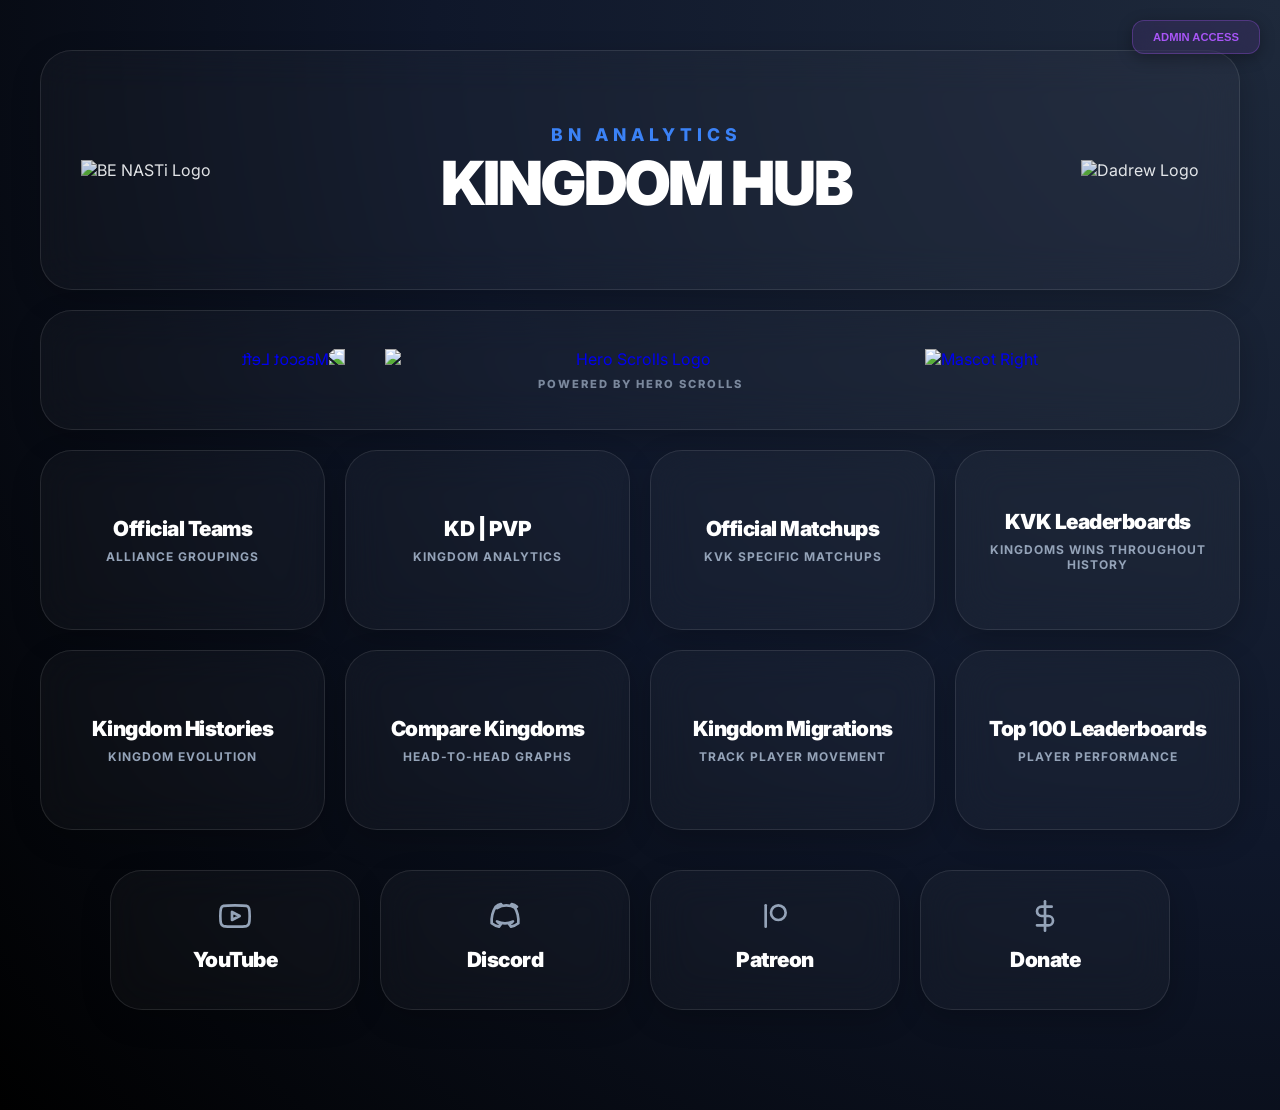
==== commit 86ec7485: "Add files via upload" ====
--- a/index.html
+++ b/index.html
@@ -420,22 +420,28 @@
             <p class="hs-powered-text">Powered by Hero Scrolls</p>
         </a>
 
-        <!-- MAIN NAVIGATION LINKS -->
-        <a href="Teams.html" class="bento-card span-4">
+        <!-- ROW 1 (TOP) -->
+        <a href="Teams.html" class="bento-card span-3">
             <h2>Official Teams</h2>
             <p>Alliance Groupings</p>
         </a>
 
-        <a href="KDPVP.html" class="bento-card span-4">
+        <a href="KDPVP.html" class="bento-card span-3">
             <h2>KD | PVP</h2>
             <p>Kingdom Analytics</p>
         </a>
 
-        <a href="Matchups.html" class="bento-card span-4">
+        <a href="Matchups.html" class="bento-card span-3">
             <h2>Official Matchups</h2>
             <p>KvK Specific Matchups</p>
         </a>
 
+        <a href="KVKLeaderboards.html" class="bento-card span-3">
+            <h2>KVK Leaderboards</h2>
+            <p>Kingdoms wins throughout History</p>
+        </a>
+
+        <!-- ROW 2 (BOTTOM) -->
         <a href="HistoricalPercents.html" class="bento-card span-3">
             <h2>Kingdom Histories</h2>
             <p>Kingdom Evolution</p>
@@ -541,4 +547,4 @@
     </script>
 
 </body>
-</html>
+</html>
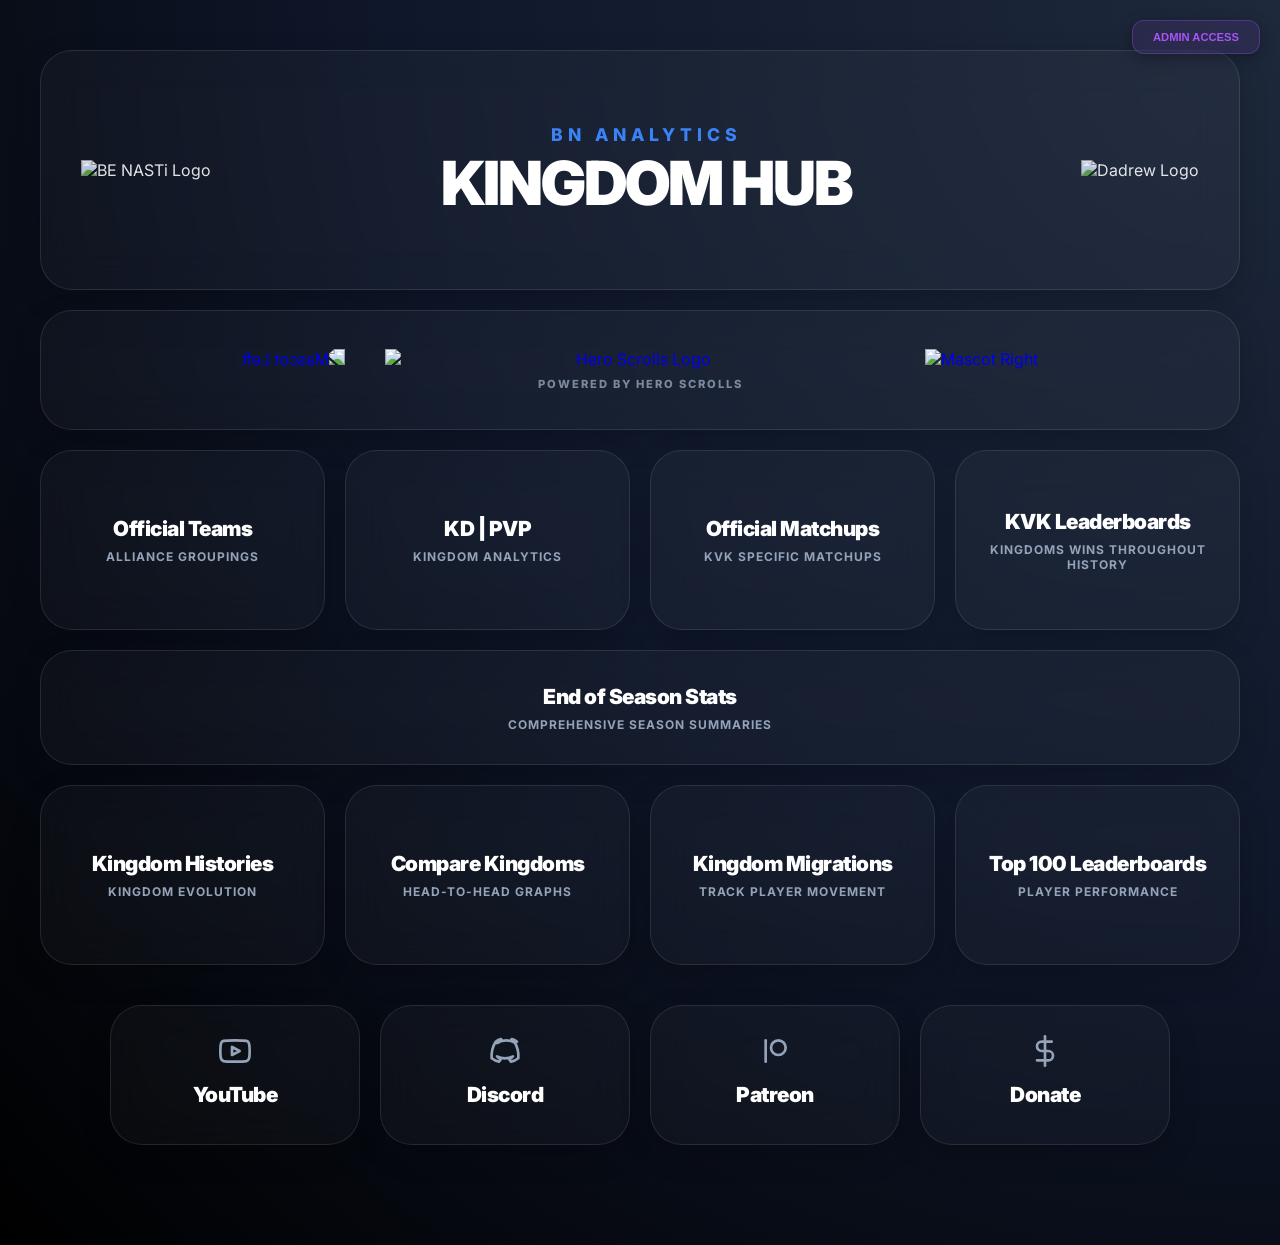
==== commit f783a495: "Add files via upload" ====
--- a/index.html
+++ b/index.html
@@ -169,6 +169,13 @@
             align-items: center;
         }
 
+        /* --- END OF SEASON BANNER STYLE --- */
+        .eos-banner {
+            min-height: 115px !important;
+            padding: 20px 30px !important;
+            /* Matches exact styling of standard cards */
+        }
+
         .hs-banner-content {
             display: flex;
             align-items: center;
@@ -313,6 +320,7 @@
 
             /* Mobile Banner Overrides */
             .hs-banner { min-height: 100px !important; padding: 15px !important; }
+            .eos-banner { min-height: 95px !important; }
             .hs-mascot { max-height: 50px; }
             .hs-logo { max-height: 60px; }
             .hs-banner-content { gap: 15px; }
@@ -420,7 +428,7 @@
             <p class="hs-powered-text">Powered by Hero Scrolls</p>
         </a>
 
-        <!-- ROW 1 (TOP) -->
+        <!-- ROW 1 -->
         <a href="Teams.html" class="bento-card span-3">
             <h2>Official Teams</h2>
             <p>Alliance Groupings</p>
@@ -441,7 +449,13 @@
             <p>Kingdoms wins throughout History</p>
         </a>
 
-        <!-- ROW 2 (BOTTOM) -->
+        <!-- NEW ROW: END OF SEASON (FULL WIDTH / SHORTER) -->
+        <a href="EndOfSeason.html" class="bento-card span-full eos-banner">
+            <h2>End of Season Stats</h2>
+            <p>Comprehensive Season Summaries</p>
+        </a>
+
+        <!-- ROW 2 -->
         <a href="HistoricalPercents.html" class="bento-card span-3">
             <h2>Kingdom Histories</h2>
             <p>Kingdom Evolution</p>
